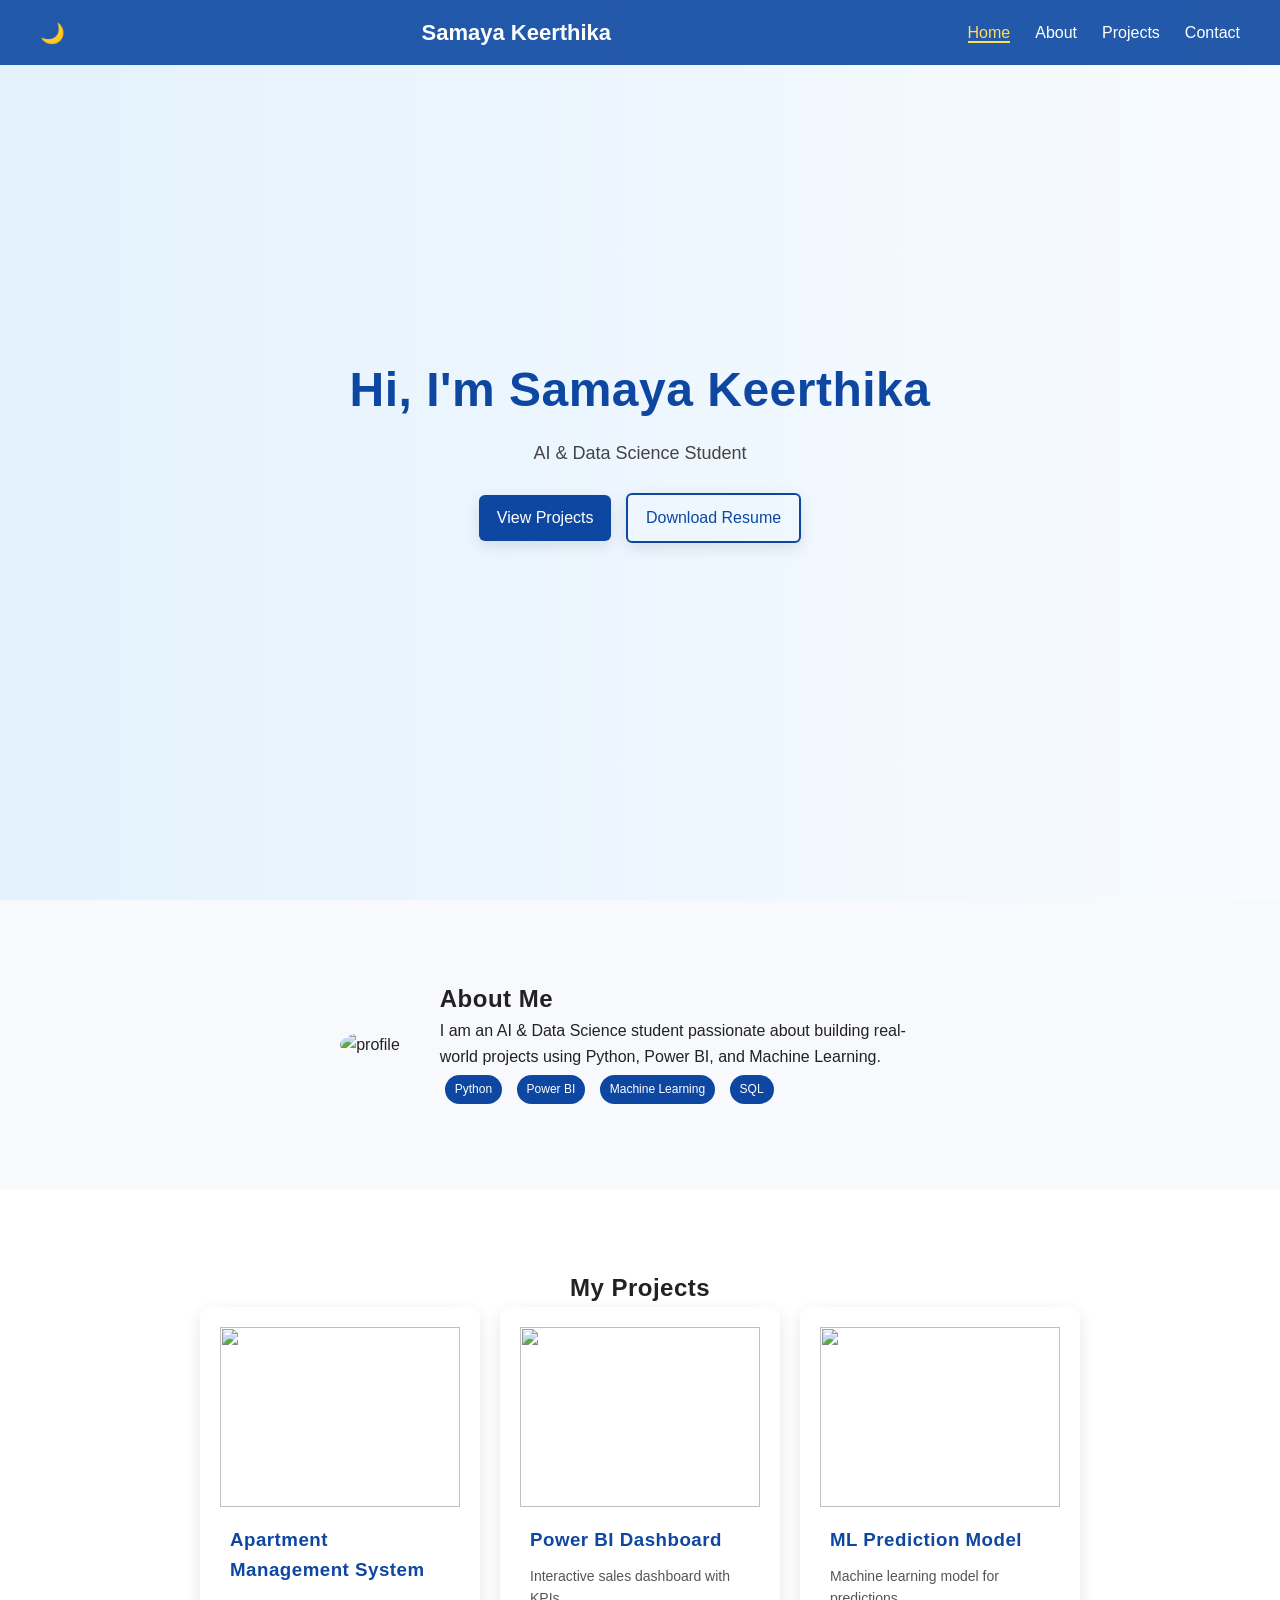
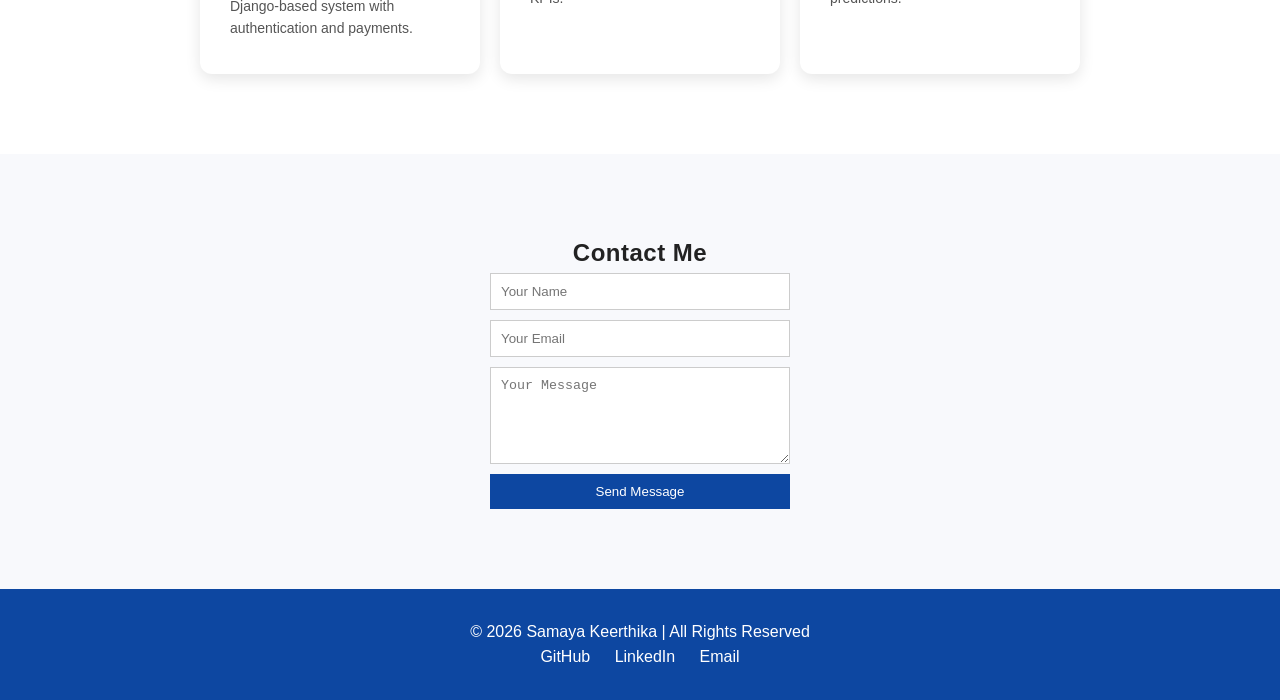
==== index.html @ a471b583 "Rename index.html.html to index.html" ====
<!DOCTYPE html>
<html lang="en">

<head>
    <meta charset="UTF-8">
    <meta name="viewport" content="width=device-width, initial-scale=1.0">
    <title>Samaya Keerthika | Portfolio</title>

    <link rel="stylesheet" href="style.css">
</head>

<body>
    <div id="progress-bar"></div>

<!-- ================= NAVBAR ================= -->
<nav class="navbar">
    <button class="dark-toggle">🌙</button>

    <div class="logo">Samaya Keerthika</div>
    <div class="menu-toggle">☰</div>

    <ul class="nav-links">
        <li><a href="#home">Home</a></li>
        <li><a href="#about">About</a></li>
        <li><a href="#projects">Projects</a></li>
        <li><a href="#contact">Contact</a></li>
    </ul>

</nav>

<!-- ================= HERO ================= -->
<section id="home" class="hero reveal">

    <div class="hero-text">
        <h1>Hi, I'm Samaya Keerthika</h1>
        <p class="typing"></p>

        <div class="hero-buttons">
            <a href="#projects" class="btn">View Projects</a>
            <a href="#" class="btn btn-outline">Download Resume</a>
        </div>
    </div>

</section>

<!-- ================= ABOUT ================= -->
<section id="about" class="about">

    <div class="about-container">

        <div class="about-img">
            <img src="https://via.placeholder.com/200" alt="profile">
        </div>

        <div class="about-text">
            <h2>About Me</h2>
            <p>
                I am an AI & Data Science student passionate about building
                real-world projects using Python, Power BI, and Machine Learning.
            </p>

            <div class="skills">
                <span>Python</span>
                <span>Power BI</span>
                <span>Machine Learning</span>
                <span>SQL</span>
            </div>
        </div>

    </div>

</section>

<!-- ================= PROJECTS ================= -->
<section id="projects" class="projects reveal">

    <h2>My Projects</h2>

    <div class="project-container">
        <div class="project-card">
        <img src="https://via.placeholder.com/300x180" alt="">
        <h3>Apartment Management System</h3>
        <p>Django-based system with authentication and payments.</p>
    </div>

    <div class="project-card">
        <img src="https://via.placeholder.com/300x180" alt="">
        <h3>Power BI Dashboard</h3>
        <p>Interactive sales dashboard with KPIs.</p>
    </div>

    <div class="project-card">
        <img src="https://via.placeholder.com/300x180" alt="">
        <h3>ML Prediction Model</h3>
        <p>Machine learning model for predictions.</p>
    </div>

</div>

       

</section>

<!-- ================= CONTACT ================= -->
<section id="contact" class="contact reveal">

    <h2>Contact Me</h2>

    <div class="contact-container">

        <form>
            <input type="text" placeholder="Your Name" required>
            <input type="email" placeholder="Your Email" required>
            <textarea placeholder="Your Message" rows="5" required></textarea>
            <button type="submit">Send Message</button>
        </form>

    </div>

</section>

<!-- ================= FOOTER ================= -->
<footer class="footer">
    <p>© 2026 Samaya Keerthika | All Rights Reserved</p>

    <div class="footer-links">
        <a href="#">GitHub</a>
        <a href="#">LinkedIn</a>
        <a href="#">Email</a>
    </div>
</footer>
<script>
window.addEventListener("scroll", function () {
    let elements = document.querySelectorAll(".reveal");

    for (let i = 0; i < elements.length; i++) {
        let windowHeight = window.innerHeight;
        let elementTop = elements[i].getBoundingClientRect().top;

        if (elementTop < windowHeight - 100) {
            elements[i].classList.add("active");
        }
    }
});
</script>
<script>
window.addEventListener("scroll", function () {

    let sections = document.querySelectorAll("section");
    let navLinks = document.querySelectorAll(".nav-links li a");

    sections.forEach(sec => {
        let top = window.scrollY;
        let offset = sec.offsetTop - 150;
        let height = sec.offsetHeight;
        let id = sec.getAttribute("id");

        if(top >= offset && top < offset + height){
            navLinks.forEach(link => {
                link.classList.remove("active");
                document.querySelector(".nav-links li a[href='#" + id + "']").classList.add("active");
            });
        }
    });

});
</script>
<script>
const toggle = document.querySelector(".menu-toggle");
const menu = document.querySelector(".nav-links");

toggle.addEventListener("click", () => {
    menu.classList.toggle("show");
});
</script>
<script>
const darkBtn = document.querySelector(".dark-toggle");

darkBtn.addEventListener("click", () => {
    document.body.classList.toggle("dark");

    if(document.body.classList.contains("dark")){
        darkBtn.innerHTML = "☀️";
    } else {
        darkBtn.innerHTML = "🌙";
    }
});
</script>
<script>
const text = "AI & Data Science Student | Data Analytics | Python | Power BI | Machine Learning";
let index = 0;

function typeEffect(){
    if(index < text.length){
        document.querySelector(".typing").innerHTML += text.charAt(index);
        index++;
        setTimeout(typeEffect, 70);
    }
}

typeEffect();
</script>
<script>
window.addEventListener("scroll", function(){

    let scrollTop = document.documentElement.scrollTop;
    let scrollHeight = document.documentElement.scrollHeight - document.documentElement.clientHeight;

    let scrolled = (scrollTop / scrollHeight) * 100;

    document.getElementById("progress-bar").style.width = scrolled + "%";
});
</script>

</body>
</html>
---- style.css ----
html{
    scroll-behavior: smooth;
}

/* RESET */
*{
    margin:0;
    padding:0;
    box-sizing:border-box;
}

body{
    font-family: Arial, Helvetica, sans-serif;
    background-color:#f5f7fa;
}

/* ================= NAVBAR ================= */
.navbar{
    position: fixed;
    top: 0;
    left: 0;
    width: 100%;
    display: flex;
    justify-content: space-between;
    align-items: center;
    padding: 15px 40px;
    background: rgba(13, 71, 161, 0.9);
    backdrop-filter: blur(10px);
    color: white;
    z-index: 1000;
}

.logo{
    font-size: 22px;
    font-weight: bold;
}

/* menu */
.nav-links{
    list-style: none;
    display: flex;
    gap: 25px;
}

.nav-links li a{
    text-decoration: none;
    color: white;
    transition: 0.3s;
}

.nav-links li a:hover{
    color: #ffdd57;
}

/* ================= HERO ================= */
.hero{
    height: 100vh;
    display: flex;
    justify-content: center;
    align-items: center;
    text-align: center;
    padding: 0 20px;
    background: linear-gradient(to right, #e3f2fd, #f8fbff);
}

.hero-text h1{
    font-size: 48px;
    color: #0d47a1;
}

.hero-text p{
    font-size: 18px;
    margin-top: 10px;
    color: #444;
}

/* buttons */
.hero-buttons{
    margin-top: 20px;
}

.btn{
    padding: 10px 18px;
    background: #0d47a1;
    color: white;
    text-decoration: none;
    border-radius: 6px;
    margin: 5px;
    display: inline-block;
    transition: 0.3s;
}

.btn:hover{
    transform: scale(1.05);
}

.btn-outline{
    background: transparent;
    border: 2px solid #0d47a1;
    color: #0d47a1;
}

/* ================= ABOUT ================= */
.about{
    padding: 80px 20px;
}

.about-container{
    display: flex;
    gap: 40px;
    align-items: center;
    justify-content: center;
    flex-wrap: wrap;
}

.about-img img{
    width: 200px;
    height: 200px;
    border-radius: 50%;
}

.about-text{
    max-width: 500px;
}

.skills span{
    display: inline-block;
    background: #0d47a1;
    color: white;
    padding: 5px 10px;
    border-radius: 15px;
    margin: 5px;
    font-size: 12px;
}

/* ================= PROJECTS ================= */
.projects{
    padding: 80px 20px;
    text-align: center;
    background: white;
}

.project-container{
    display: flex;
    justify-content: center;
    gap: 20px;
    flex-wrap: wrap;
}

.project-card{
    width: 250px;
    padding: 20px;
    border-radius: 10px;
    box-shadow: 0 5px 15px rgba(0,0,0,0.1);
    transition: 0.3s;
}

.project-card:hover{
    transform: translateY(-10px) scale(1.03);
    box-shadow: 0 15px 30px rgba(0,0,0,0.2);
}
    


/* ================= CONTACT ================= */
.contact{
    padding: 80px 20px;
    text-align: center;
}

.contact form{
    display: flex;
    flex-direction: column;
    width: 300px;
    margin: auto;
    gap: 10px;
}

.contact input,
.contact textarea{
    padding: 10px;
    border: 1px solid #ccc;
}

.contact button{
    padding: 10px;
    background: #0d47a1;
    color: white;
    border: none;
    cursor: pointer;
}

/* ================= FOOTER ================= */
.footer{
    text-align: center;
    padding: 30px;
    background: #0d47a1;
    color: white;
}

.footer-links a{
    color: white;
    margin: 0 10px;
    text-decoration: none;
}

/* ================= RESPONSIVE ================= */
@media (max-width: 768px){

    .navbar{
        flex-direction: column;
        gap: 10px;
    }

    .hero-text h1{
        font-size: 28px;
    }

    .about-container{
        flex-direction: column;
    }

    .project-container{
        flex-direction: column;
        align-items: center;
    }

    .project-card{
        width: 90%;
    }
}
section{
    opacity: 0;
    transform: translateY(30px);
    animation: fadeIn 0.8s ease forwards;
    scroll-margin-top: 80px;
}

@keyframes fadeIn{
    to{
        opacity: 1;
        transform: translateY(0);
    }
}
.dark-mode{
    background: #121212;
    color: white;
}
.reveal{
    opacity: 0;
    transform: translateY(40px);
    transition: all 0.8s ease;
}

.reveal.active{
    opacity: 1;
    transform: translateY(0);
}
.nav-links li a.active{
    color: #ffdd57;
    border-bottom: 2px solid #ffdd57;
}
.menu-toggle{
    display: none;
    font-size: 28px;
    cursor: pointer;
    color: white;
}

/* MOBILE */
@media (max-width: 768px){

    .menu-toggle{
        display: block;
    }

    .nav-links{
        display: none;
        flex-direction: column;
        position: absolute;
        top: 70px;
        right: 20px;
        background: #0d47a1;
        padding: 20px;
        border-radius: 10px;
    }

    .nav-links.show{
        display: flex;
    }
}
.project-card{
    width: 280px;
    background: white;
    border-radius: 12px;
    overflow: hidden;
    box-shadow: 0 5px 15px rgba(0,0,0,0.1);
    transition: 0.3s;
    text-align: left;
}

.project-card img{
    width: 100%;
    height: 180px;
    object-fit: cover;
}

.project-card h3{
    padding: 10px;
    color: #0d47a1;
}

.project-card p{
    padding: 0 10px 15px;
    font-size: 14px;
    color: #555;
}

.project-card:hover{
    transform: translateY(-10px);
    box-shadow: 0 15px 30px rgba(0,0,0,0.2);
}
/* DARK MODE */
body.dark{
    background: #121212;
    color: white;
}

body.dark .navbar{
    background: #1e1e1e;
}

body.dark .project-card{
    background: #1f1f1f;
    color: white;
}

body.dark .project-card p{
    color: #ccc;
}

.dark-toggle{
    background: transparent;
    border: none;
    font-size: 20px;
    cursor: pointer;
    color: white;
}
.typing{
    font-size: 18px;
    color: #444;
    font-weight: 500;
}
#progress-bar{
    position: fixed;
    top: 0;
    left: 0;
    height: 4px;
    width: 0%;
    background: #0d47a1;
    z-index: 9999;
}
body{
    line-height: 1.6;
    color: #222;
}
section{
    padding: 80px 20px;
}

h1, h2, h3{
    font-weight: 700;
    letter-spacing: 0.5px;
}

.about, .contact{
    background: #f8f9fc;
}

.btn{
    box-shadow: 0 5px 15px rgba(0,0,0,0.1);
}
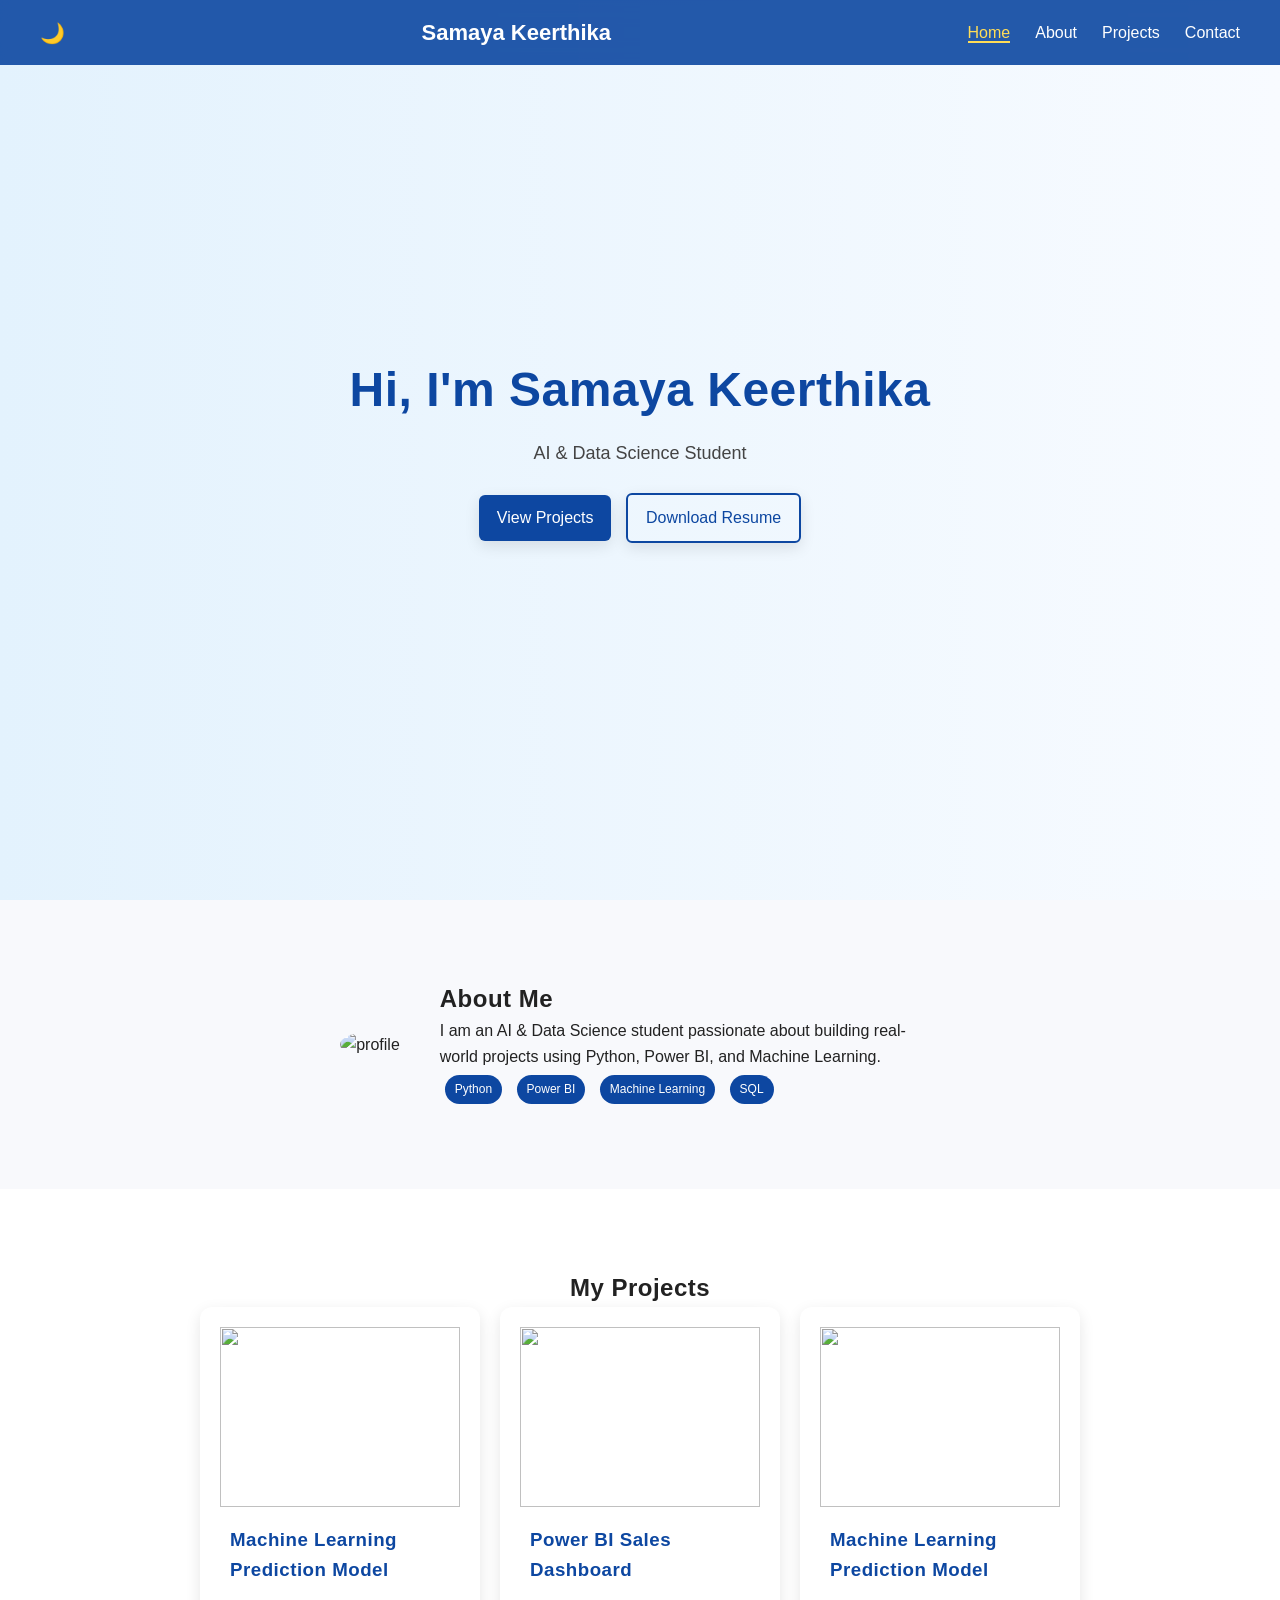
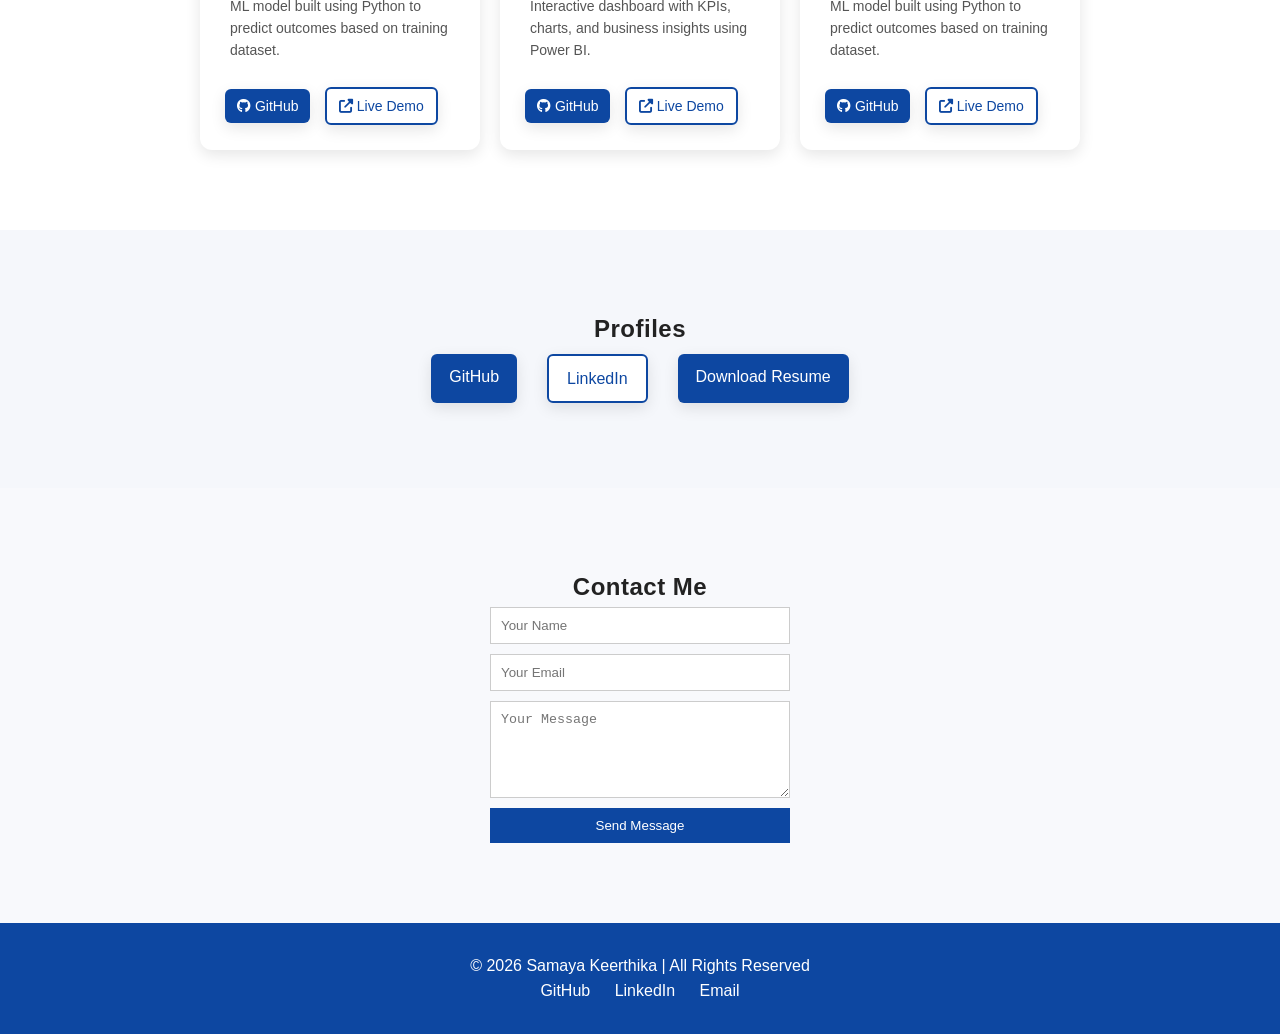
==== commit e92ed9a6: "Enhance portfolio layout and project descriptions Updated the portfolio page with new project detail" ====
--- a/index.html
+++ b/index.html
@@ -5,6 +5,8 @@
     <meta charset="UTF-8">
     <meta name="viewport" content="width=device-width, initial-scale=1.0">
     <title>Samaya Keerthika | Portfolio</title>
+    <link href="https://fonts.googleapis.com/css2?family=Poppins:wght@300;400;600;700&display=swap" rel="stylesheet">
+    <link rel="stylesheet" href="https://cdnjs.cloudflare.com/ajax/libs/font-awesome/6.5.0/css/all.min.css">
 
     <link rel="stylesheet" href="style.css">
 </head>
@@ -78,28 +80,75 @@
 
     <div class="project-container">
         <div class="project-card">
-        <img src="https://via.placeholder.com/300x180" alt="">
-        <h3>Apartment Management System</h3>
-        <p>Django-based system with authentication and payments.</p>
+          <img src="https://via.placeholder.com/300x180" alt="">
+          <h3>Machine Learning Prediction Model</h3>
+          <p>ML model built using Python to predict outcomes based on training dataset.</p>
+
+          <a href="https://github.com/" target="_blank" class="btn">
+              <i class="fab fa-github"></i> GitHub
+          </a>
+
+          <a href="#" target="_blank" class="btn btn-outline">
+              <i class="fas fa-external-link-alt"></i> Live Demo
+          </a>
+             
+        
     </div>
 
     <div class="project-card">
-        <img src="https://via.placeholder.com/300x180" alt="">
-        <h3>Power BI Dashboard</h3>
-        <p>Interactive sales dashboard with KPIs.</p>
-    </div>
-
-    <div class="project-card">
-        <img src="https://via.placeholder.com/300x180" alt="">
-        <h3>ML Prediction Model</h3>
-        <p>Machine learning model for predictions.</p>
-    </div>
-
+      <img src="https://via.placeholder.com/300x180" alt="">
+      <h3>Power BI Sales Dashboard</h3>
+      <p>Interactive dashboard with KPIs, charts, and business insights using Power BI.</p>
+
+      <a href="https://github.com/" target="_blank" class="btn">
+        <i class="fab fa-github"></i> GitHub
+      </a>
+
+      <a href="#" target="_blank" class="btn btn-outline">
+        <i class="fas fa-external-link-alt"></i> Live Demo
+      </a>
 </div>
+<div class="project-card">
+     <img src="https://via.placeholder.com/300x180" alt="">
+     <h3>Machine Learning Prediction Model</h3>
+     <p>ML model built using Python to predict outcomes based on training dataset.</p>
+
+    <a href="https://github.com/" target="_blank" class="btn">
+        <i class="fab fa-github"></i> GitHub
+    </a>
+
+    <a href="#" target="_blank" class="btn btn-outline">
+        <i class="fas fa-external-link-alt"></i> Live Demo
+    </a>
+    
+
+</div>
 
        
 
 </section>
+<section id="profiles" class="profiles">
+    <h2>Profiles</h2>
+
+    <div class="profile-links">
+
+        <a href="https://github.com/" target="_blank" class="btn">
+            GitHub
+        </a>
+
+        <a href="https://www.linkedin.com/" target="_blank" class="btn btn-linkedin">
+            LinkedIn
+        </a>
+
+        <a href="resume.pdf" class="btn" download>
+            Download Resume
+        </a>
+
+
+
+    </div>
+</section>
+
 
 <!-- ================= CONTACT ================= -->
 <section id="contact" class="contact reveal">
@@ -214,3 +263,4 @@
 
 </body>
 </html>
+ 
--- a/style.css
+++ b/style.css
@@ -361,7 +361,7 @@
     z-index: 9999;
 }
 body{
-    line-height: 1.6;
+    line-height: 1.6; 
     color: #222;
 }
 section{
@@ -379,4 +379,87 @@
 
 .btn{
     box-shadow: 0 5px 15px rgba(0,0,0,0.1);
-}+}
+.profiles{
+    text-align: center;
+    padding: 80px 20px;
+    background: #f5f7fb;
+}
+
+.profile-links{
+    display: flex;
+    justify-content: center;
+    gap: 20px;
+    flex-wrap: wrap;
+}
+.project-card .btn,
+.project-card .btn-outline{
+    margin-top: 10px;
+    display: inline-block;
+    font-size: 14px;
+    padding: 6px 12px;
+}
+.reveal{
+    opacity: 0;
+    transform: translateY(40px);
+    transition: all 0.8s ease;
+}
+
+.reveal.active{
+    opacity: 1;
+    transform: translateY(0);
+}
+.btn-linkedin{
+    background: white;
+    color: #0d47a1;
+    border: 2px solid #0d47a1;
+}
+.btn-linkedin:hover{
+    background: #0d47a1;
+    color: white;
+}
+@media (max-width: 768px) {
+
+    /* NAVBAR */
+    .navbar{
+        flex-direction: column;
+        padding: 10px 20px;
+        text-align: center;
+    }
+
+    .nav-links{
+        flex-direction: column;
+        gap: 10px;
+        margin-top: 10px;
+    }
+
+    /* HERO */
+    .hero-text h1{
+        font-size: 28px;
+    }
+
+    .hero-text p{
+        font-size: 14px;
+    }
+
+    /* ABOUT */
+    .about-container{
+        flex-direction: column;
+        text-align: center;
+    }
+
+    /* PROJECTS */
+    .project-container{
+        flex-direction: column;
+        align-items: center;
+    }
+
+    .project-card{
+        width: 90%;
+    }
+
+    /* CONTACT */
+    .contact form{
+        width: 90%;
+    }
+}
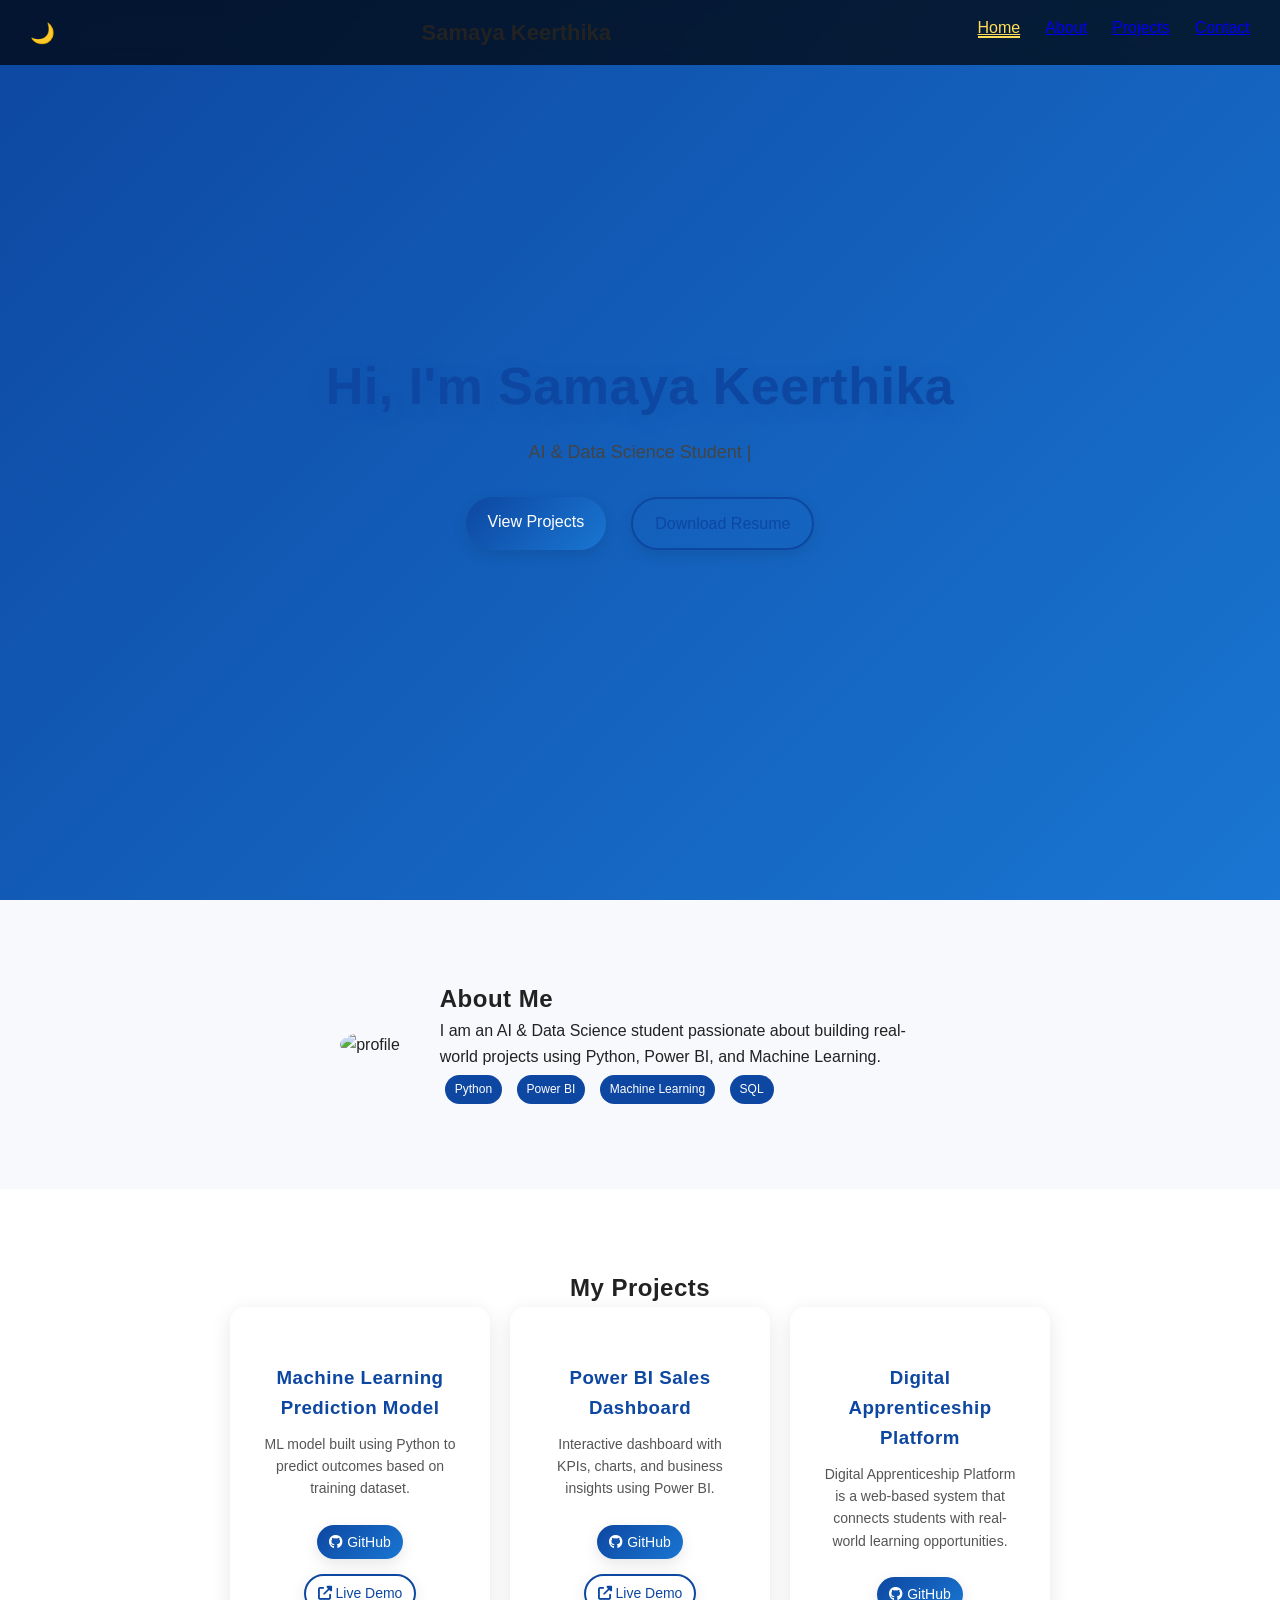
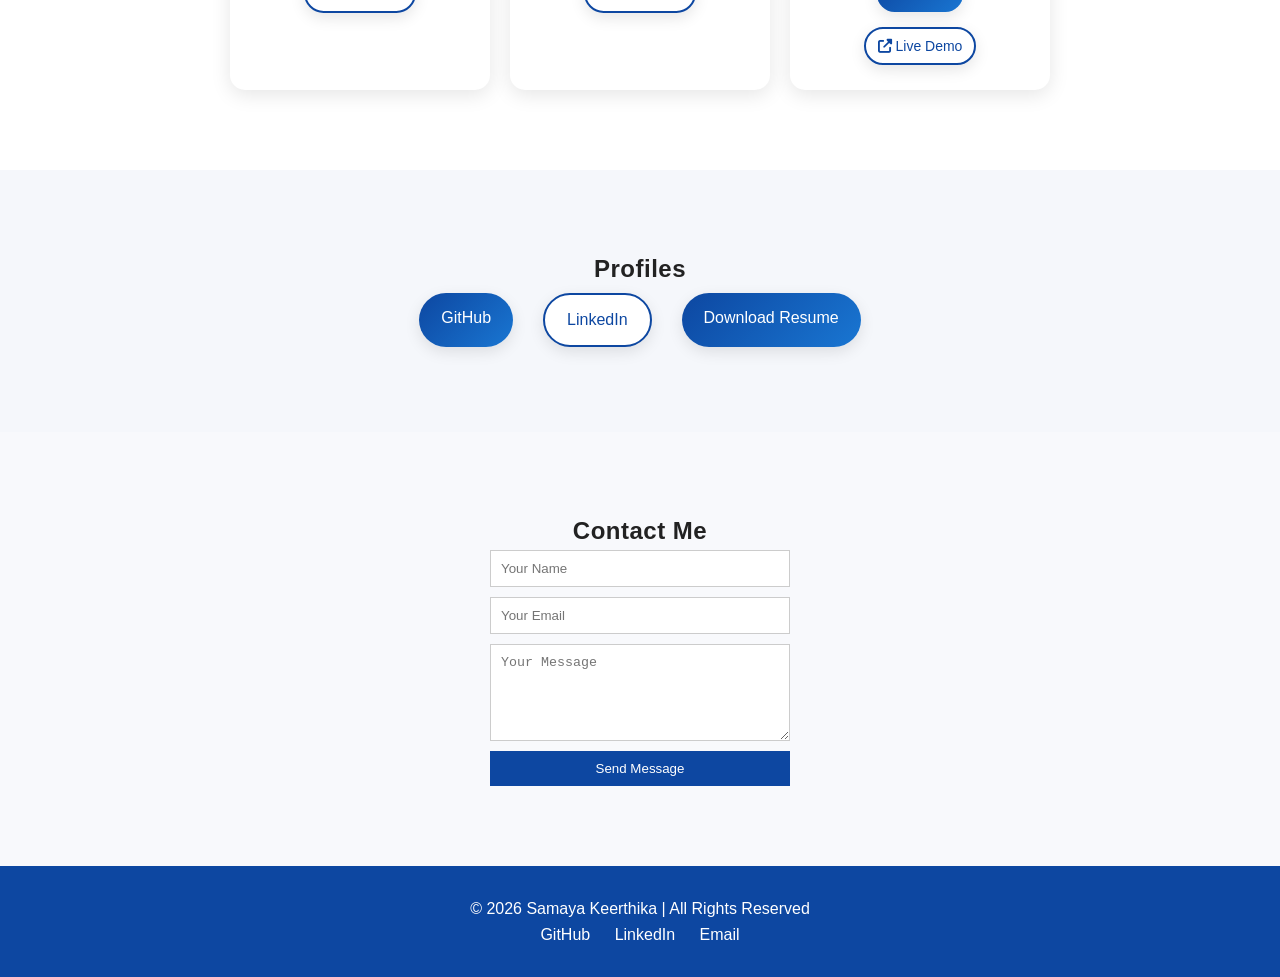
==== commit 3b44a37d: "Update index.html" ====
--- a/index.html
+++ b/index.html
@@ -22,10 +22,10 @@
     <div class="menu-toggle">☰</div>
 
     <ul class="nav-links">
-        <li><a href="#home">Home</a></li>
-        <li><a href="#about">About</a></li>
-        <li><a href="#projects">Projects</a></li>
-        <li><a href="#contact">Contact</a></li>
+       <li><a href="#home" class="active">Home</a></li>
+       <li><a href="#about">About</a></li>
+       <li><a href="#projects">Projects</a></li>
+       <li><a href="#contact">Contact</a></li>
     </ul>
 
 </nav>
@@ -110,8 +110,8 @@
 </div>
 <div class="project-card">
      <img src="https://via.placeholder.com/300x180" alt="">
-     <h3>Machine Learning Prediction Model</h3>
-     <p>ML model built using Python to predict outcomes based on training dataset.</p>
+     <h3>Digital Apprenticeship Platform</h3>
+     <p>Digital Apprenticeship Platform is a web-based system that connects students with real-world learning opportunities. </p>
 
     <a href="https://github.com/" target="_blank" class="btn">
         <i class="fab fa-github"></i> GitHub
@@ -263,4 +263,3 @@
 
 </body>
 </html>
- 
--- a/style.css
+++ b/style.css
@@ -18,15 +18,12 @@
 .navbar{
     position: fixed;
     top: 0;
-    left: 0;
     width: 100%;
+    background: rgba(0,0,0,0.7);
+    backdrop-filter: blur(10px);
     display: flex;
     justify-content: space-between;
-    align-items: center;
-    padding: 15px 40px;
-    background: rgba(13, 71, 161, 0.9);
-    backdrop-filter: blur(10px);
-    color: white;
+    padding: 15px 30px;
     z-index: 1000;
 }
 
@@ -43,55 +40,77 @@
 }
 
 .nav-links li a{
-    text-decoration: none;
-    color: white;
+    position: relative;
     transition: 0.3s;
 }
 
 .nav-links li a:hover{
     color: #ffdd57;
+}
+.nav-links li a::after{
+    content: "";
+    position: absolute;
+    left: 0;
+    bottom: -5px;
+    width: 0%;
+    height: 2px;
+    background: #ffdd57;
+    transition: 0.3s;
+}
+
+.nav-links li a:hover::after{
+    width: 100%;
 }
 
 /* ================= HERO ================= */
 .hero{
     height: 100vh;
     display: flex;
+    align-items: center;
     justify-content: center;
-    align-items: center;
-    text-align: center;
-    padding: 0 20px;
-    background: linear-gradient(to right, #e3f2fd, #f8fbff);
+    text-align: center;
+    background: linear-gradient(135deg, #0d47a1, #1976d2);
+    color: white;
 }
 
 .hero-text h1{
-    font-size: 48px;
+    font-size: 52px;
     color: #0d47a1;
+    margin-bottom: 10px;
+    font-weight: 700;
+    text-shadow: 0 4px 20px rgba(13,71,161,0.2);
 }
 
 .hero-text p{
     font-size: 18px;
-    margin-top: 10px;
     color: #444;
-}
+    margin-bottom: 25px;
+}    
+
 
 /* buttons */
 .hero-buttons{
-    margin-top: 20px;
-}
-
+    display: flex;
+    justify-content: center;
+    gap: 15px;
+    flex-wrap: wrap;
+}
 .btn{
-    padding: 10px 18px;
-    background: #0d47a1;
+    padding: 12px 22px;
+    background: linear-gradient(135deg, #0d47a1, #1976d2);
     color: white;
     text-decoration: none;
-    border-radius: 6px;
+    border-radius: 30px;
     margin: 5px;
     display: inline-block;
-    transition: 0.3s;
+    font-weight: 500;
+    transition: all 0.3s ease;
+    box-shadow: 0 4px 15px rgba(0,0,0,0.2);
 }
 
 .btn:hover{
-    transform: scale(1.05);
+    transform: translateY(-3px);
+    box-shadow: 0 8px 20px rgba(0,0,0,0.3);
 }
 
 .btn-outline{
@@ -290,21 +309,19 @@
     }
 }
 .project-card{
-    width: 280px;
+    width: 260px;
+    padding: 20px;
+    border-radius: 15px;
+    box-shadow: 0 5px 20px rgba(0,0,0,0.1);
+    transition: all 0.3s ease;
     background: white;
-    border-radius: 12px;
-    overflow: hidden;
-    box-shadow: 0 5px 15px rgba(0,0,0,0.1);
-    transition: 0.3s;
-    text-align: left;
-}
-
+    text-align: center;
+}
 .project-card img{
     width: 100%;
-    height: 180px;
-    object-fit: cover;
-}
-
+    border-radius: 10px;
+    margin-bottom: 10px;
+}
 .project-card h3{
     padding: 10px;
     color: #0d47a1;
@@ -318,7 +335,7 @@
 
 .project-card:hover{
     transform: translateY(-10px);
-    box-shadow: 0 15px 30px rgba(0,0,0,0.2);
+    box-shadow: 0 15px 30px rgba(13,71,161,0.25);
 }
 /* DARK MODE */
 body.dark{
@@ -361,11 +378,13 @@
     z-index: 9999;
 }
 body{
-    line-height: 1.6; 
+    font-family: 'Poppins', sans-serif;
+    line-height: 1.6;
+    background-color:#f5f7fa;
     color: #222;
 }
 section{
-    padding: 80px 20px;
+    padding: 90px 20px;
 }
 
 h1, h2, h3{
